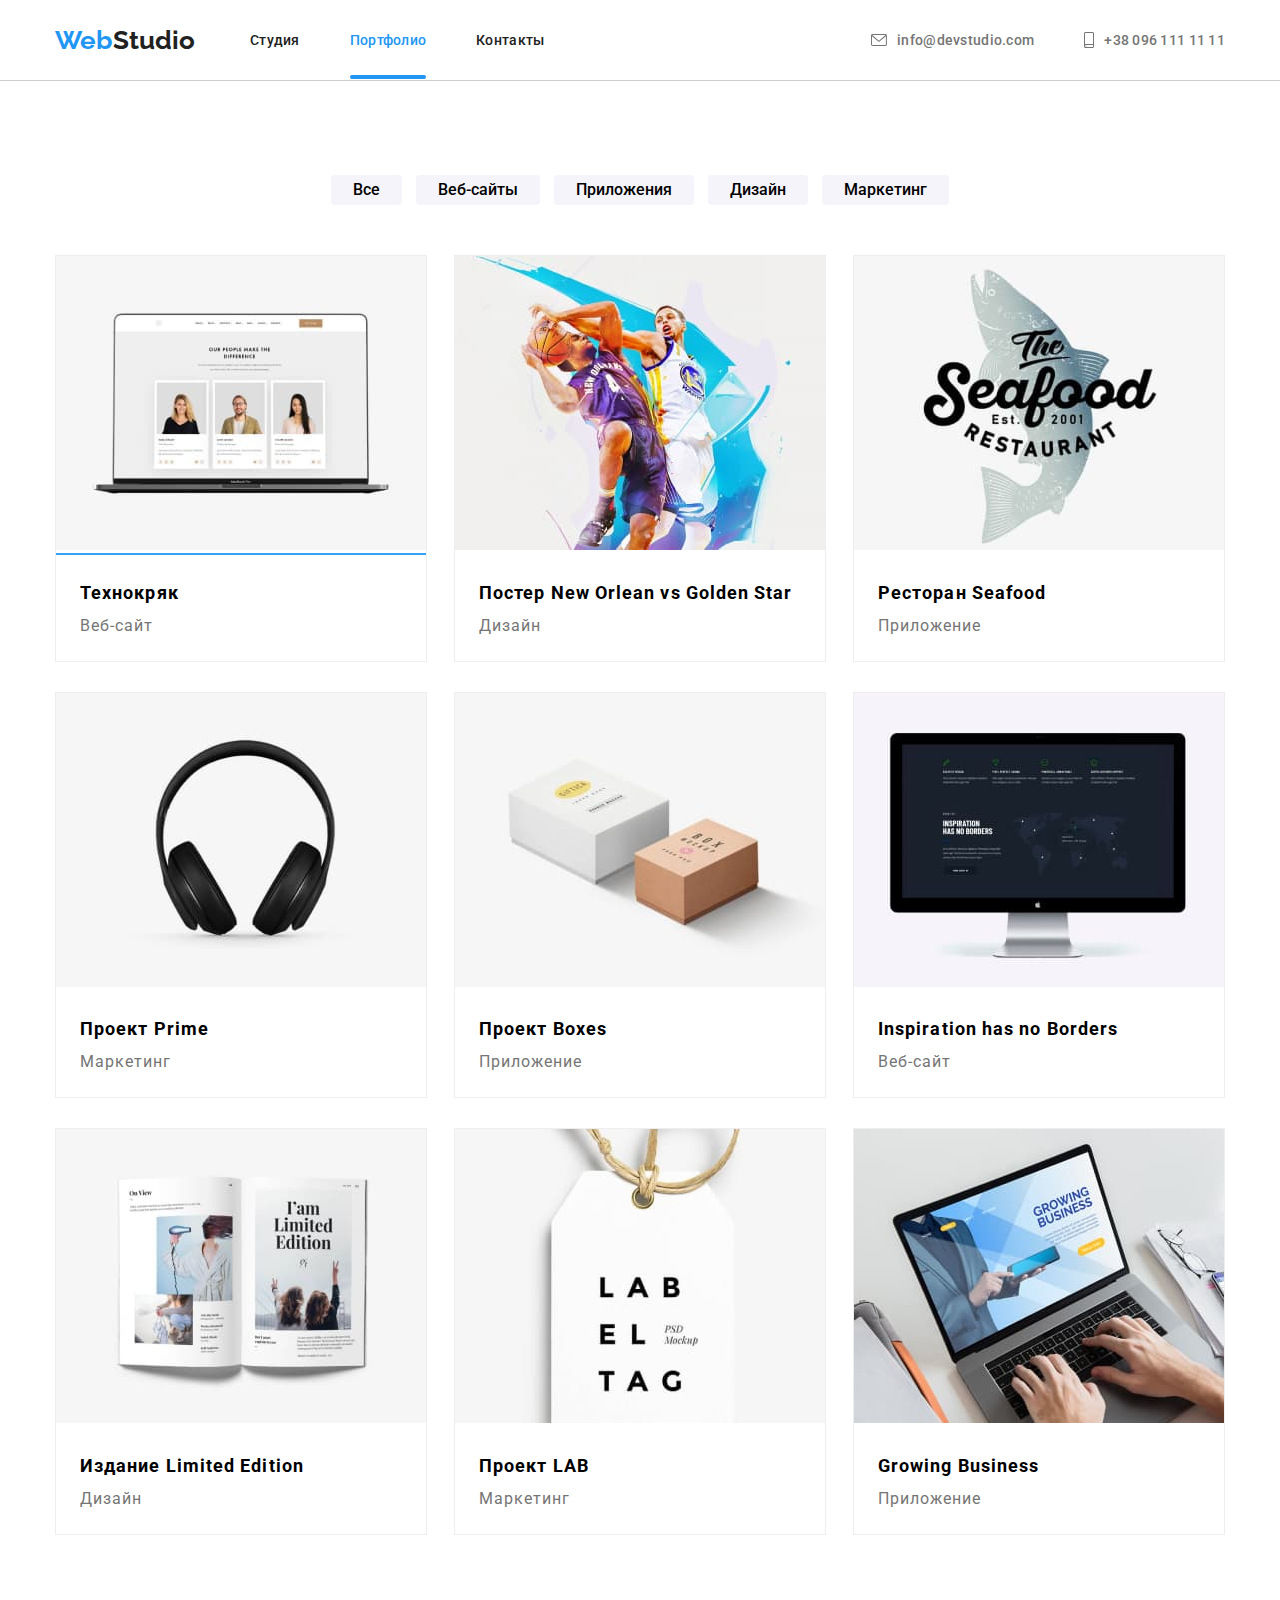
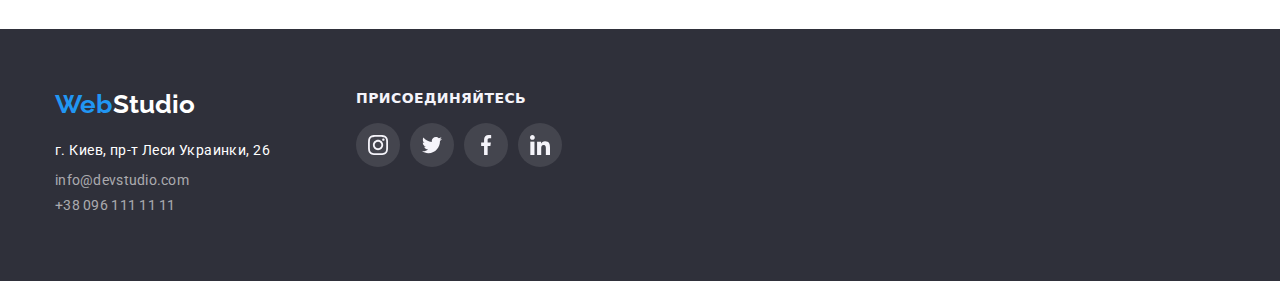
==== portfolio.html @ 0f1d70f5 "finished" ====
<!DOCTYPE html>
<html lang="en">
  <head>
    <meta charset="UTF-8" />
    <meta
      name="viewport"
      content="width=device-width, initial-scale=1.0"
      lang="ru"
    />
    <link
      rel="stylesheet"
      href="https://cdnjs.cloudflare.com/ajax/libs/modern-normalize/1.0.0/modern-normalize.min.css"
    />
    <link rel="preconnect" href="https://fonts.gstatic.com" />
    <link
      href="https://fonts.googleapis.com/css2?family=Raleway:wght@700&family=Roboto:wght@400;500;700;900&display=swap"
      rel="stylesheet"
    />
    <link rel="stylesheet" href="./css/style.css" />
    <title>Portfolio</title>
  </head>
  <body>
    <header>
      <div class="border-bottom">
        <div class="navigation-bar container">
          <nav>
            <a class="logo" href="./index.html">
              <span class="logo-left-part">Web</span>
              <span class="logo-right-part">Studio</span>
            </a>
            <ul class="navigation-list">
              <li>
                <a class="item link-without-underline" href="./index.html"
                  >Студия</a
                >
              </li>
              <li>
                <a class="item current-page" href="./portfolio.html"
                  >Портфолио</a
                >
              </li>
              <li>
                <a class="item link-without-underline" href="">Контакты</a>
              </li>
            </ul>
          </nav>
          <ul class="contacts">
            <li>
              <address class="nav-address">
                <svg width="16" height="12" class="contact-image">
                  <use href="./image/sprite.svg#icon-envelope"></use>
                </svg>
                <a class="contact" href="mailto:info@devstudio.com"
                  >info@devstudio.com</a
                >
              </address>
            </li>
            <li>
              <address class="nav-address">
                <svg width="10" height="16" class="contact-image">
                  <use href="./image/sprite.svg#icon-smartphone"></use>
                </svg>
                <a class="contact" href="tel:+380961111111"
                  >+38 096 111 11 11</a
                >
              </address>
            </li>
          </ul>
        </div>
      </div>
    </header>
    <main>
      <section title="our_works" class="our-works">
        <div class="container">
          <h1 style="display: none">Наши работы</h1>
          <ul class="buttons-list">
            <li><button type="button">Все</button></li>
            <li><button type="button">Веб-сайты</button></li>
            <li><button type="button">Приложения</button></li>
            <li><button type="button">Дизайн</button></li>
            <li><button type="button">Маркетинг</button></li>
          </ul>

          <ul class="works-cards">
            <li class="border-around">
              <div class="card-with-overlay">
                <img
                  src="./image/tekhno.jpg"
                  alt="Сайт с карточками участников проекта на экране ноутбука"
                  width="370"
                  height="294"
                />
                <span class="text-on-focus"
                  >Технокряк это современная площадка распространения
                  коронавируса. Компании используют эту платформу для цифрового
                  шпионажа и атак на защищённые сервера конкурентов.</span
                >
              </div>
              <div class="cards-description">
                <h2 class="cards-title">Технокряк</h2>
                <p>Веб-сайт</p>
              </div>
            </li>
            <li class="border-around">
              <img
                src="./image/star.jpg"
                alt="Баскетболист блокирует баскектболиста с команды противника"
                width="370"
                height="294"
              />
              <div class="cards-description">
                <h2 class="cards-title">Постер New Orlean vs Golden Star</h2>
                <p>Дизайн</p>
              </div>
            </li>
            <li class="border-around">
              <img
                src="./image/restaurant.jpg"
                alt="Эмблема ресторана"
                width="370"
                height="294"
              />
              <div class="cards-description">
                <h2 class="cards-title">Ресторан Seafood</h2>
                <p>Приложение</p>
              </div>
            </li>
            <li class="border-around">
              <img
                src="./image/prime.jpg"
                alt="Накладные наушники"
                width="370"
                height="294"
              />
              <div class="cards-description">
                <h2 class="cards-title">Проект Prime</h2>
                <p>Маркетинг</p>
              </div>
            </li>
            <li class="border-around">
              <img
                src="./image/boxes.jpg"
                alt="Две небольшие коробки"
                width="370"
                height="294"
              />
              <div class="cards-description">
                <h2 class="cards-title">Проект Boxes</h2>
                <p>Приложение</p>
              </div>
            </li>
            <li class="border-around">
              <img
                src="./image/inspiration.jpg"
                alt="Страница сайта на экране монитора"
                width="370"
                height="294"
              />
              <div class="cards-description">
                <h2 class="cards-title">Inspiration has no Borders</h2>
                <p>Веб-сайт</p>
              </div>
            </li>
            <li class="border-around">
              <img
                src="./image/limited-edition.jpg"
                alt="Открытый журнал"
                width="370"
                height="294"
              />
              <div class="cards-description">
                <h2 class="cards-title">Издание Limited Edition</h2>
                <p>Дизайн</p>
              </div>
            </li>
            <li class="border-around">
              <img src="./image/lab.jpg" alt="Бирка" width="370" height="294" />
              <div class="cards-description">
                <h2 class="cards-title">Проект LAB</h2>
                <p>Маркетинг</p>
              </div>
            </li>
            <li class="border-around">
              <img
                src="./image/growing.jpg"
                alt="Человек набирает текст на ноутбуке"
                width="370"
                height="294"
              />
              <div class="cards-description">
                <h2 class="cards-title">Growing Business</h2>
                <p>Приложение</p>
              </div>
            </li>
          </ul>
        </div>
      </section>
    </main>
    <footer class="footer-container">
      <div class="container footer-blocks">
        <div>
          <a class="logo" href="./index.html">
            <span class="logo-left-part">Web</span>
            <span class="logo-right-part">Studio</span>
          </a>
          <address>
            <div class="address-block">
              <a
                class="location"
                href="https://www.google.com/maps/d/embed?mid=10uSM3H-mIU3GznYo2szRIEphczw"
                >г. Киев, пр-т Леси Украинки, 26</a
              >
              <a class="address-item" href="mailto:info@devstudio.com">
                <pre>info@devstudio.com</pre>
              </a>
              <a class="address-item" href="tel:+380961111111">
                <pre>+38 096 111 11 11</pre>
              </a>
            </div>
          </address>
        </div>
        <div class="right-block">
          <span>присоединяйтесь</span>
          <ul class="social-list">
            <li class="social-list-item">
              <a class="social-link" href="https://www.instagram.com/">
                <svg width="20" height="20" class="social-image">
                  <use href="./image/sprite.svg#icon-instagram"></use>
                </svg>
              </a>
            </li>
            <li>
              <a class="social-link" href="https://twitter.com/?lang=uk">
                <svg width="20" height="20" class="social-image">
                  <use href="./image/sprite.svg#icon-twitter"></use>
                </svg>
              </a>
            </li>
            <li>
              <a class="social-link" href="https://facebook.com/">
                <svg width="20" height="20" class="social-image">
                  <use href="./image/sprite.svg#icon-facebook"></use>
                </svg>
              </a>
            </li>
            <li>
              <a class="social-link" href="https://www.linkedin.com/">
                <svg width="20" height="20" class="social-image">
                  <use href="./image/sprite.svg#icon-linkedin"></use>
                </svg>
              </a>
            </li>
          </ul>
        </div>
      </div>
    </footer>
  </body>
</html>
---- css/style.css ----
:root {
  --accent-color: #2196f3;
  --light-gray-color: #f5f4fa;
  --dark-gray-color: #757575;
  --black-color: #212121;
  --primary-font: "Raleway", sans-serif;
  --secondary-font: "Roboto", sans-serif;
}
*,
*::before,
*::after {
  box-sizing: border-box;
}
h1,
h2,
h3,
ul {
  margin: 0;
  padding: 0;
}
p,
pre {
  margin: 0;
  padding: 0;
}
button {
  font-family: var(--secondary-font);
  font-weight: 500;
}
pre {
  font-family: var(--secondary-font);
}
main {
  font-family: var(--secondary-font);
}

.container {
  width: 1200px;
  padding-left: 15px;
  padding-right: 15px;
  margin-left: auto;
  margin-right: auto;

  background-color: transparent;
}
.team-container {
  padding-top: 50px;
  display: flex;
  justify-content: space-between;
}
.our-team {
  min-height: 648px;
  background: #f5f4fa;
}
.contact-image {
  fill: currentColor;
  margin-right: 10px;
}
.social-list {
  display: flex;
  justify-content: space-between;
  margin-top: 16px;
}
.social-link {
  transition: all cubic-bezier(0.4, 0, 0.2, 1) 250ms;
  color: #afb1b8;
  display: flex;
  justify-content: center;
  align-items: center;
  height: 44px;
  width: 44px;
  border-radius: 50px;
}
.social-link:hover,
.social-link:active {
  background-color: var(--accent-color);
  color: #ffffff;
}
.social-image {
  display: block;
  fill: currentColor;
  width: 20px;
  height: 20px;
}
.navigation-bar {
  display: flex;
  justify-content: space-between;
  align-items: center;
  min-height: 80px;
}
.nav-address {
  transition: color cubic-bezier(0.4, 0, 0.2, 1) 250ms;

  color: var(--dark-gray-color);
  display: flex;
  align-items: center;
  justify-content: space-around;
}

.nav-address:hover .contact,
.nav-address:focus .contact,
.nav-address:hover,
.nav-address:focus {
  color: var(--accent-color);
}
.navigation-list .item:hover,
.navigation-list .item:focus {
  color: var(--accent-color);
  text-decoration: none;
}
.logo {
  display: inline-block;
  font-family: var(--primary-font);
  font-weight: 700;
  font-size: 26px;
  line-height: 1.174;
  text-decoration: none;
  align-self: center;
  min-width: 145px;
}

.logo-left-part {
  color: var(--accent-color);
}
.logo-right-part {
  margin-left: -5px;
}
footer .logo-right-part {
  color: #ffffff;
}
header .logo-right-part {
  color: var(--black-color);
}
.navigation-list,
.contacts {
  display: flex;
  justify-content: space-between;
  align-items: center;
  font-family: var(--secondary-font);
}

.contact {
  align-content: space-between;
}
.navigation-list .item {
  transition: color cubic-bezier(0.4, 0, 0.2, 1) 250ms;

  text-decoration: none;
  font-weight: 500;
  font-size: 14px;
  line-height: 1.143;
  letter-spacing: 0.02em;
  font-family: var(--secondary-font);
}
.navigation-list .item:nth-child(1) {
  margin-left: 50px;
}
.border-bottom {
  border-bottom: 1px solid;
  border-color: #cecece;
}
.navigation-list .item:nth-child(2) {
  margin-left: 50px;
}
.link-without-underline {
  color: var(--black-color);
}
nav {
  display: flex;
}
.contact {
  transition: all cubic-bezier(0.4, 0, 0.2, 1) 250ms;

  text-decoration: none;
  font-weight: 500;
  font-size: 14px;
  line-height: 1.143;
  letter-spacing: 0.02em;
  color: var(--dark-gray-color);
  font-style: normal;
}
.contacts li:nth-of-type(2) {
  margin-left: 50px;
}
.contact:hover,
.contact:focus {
  color: var(--accent-color);
}
a:hover,
a:focus {
  text-decoration: none;
}
li {
  list-style: none;
  margin: 0;
  padding: 0;
}
h1 {
  width: 696px;
  min-height: 120px;
  font-weight: 900;
  font-size: 44px;
  line-height: 1.36;
  text-align: center;
  letter-spacing: 0.06em;
  text-transform: uppercase;
  color: #ffffff;
  align-self: center;
}
.our-work {
  padding-top: 94px;
  padding-bottom: 94px;
}
.our-work h2,
.our-clients h2 {
  text-align: center;
  color: var(--black-color);
  font-weight: 700;
  font-size: 36px;
  line-height: 1.167;
  letter-spacing: 0.03em;
}
.border-around {
  border: 1px solid;
  border-color: #eeeeee;
  margin-top: 30px;
}
.card-with-overlay {
  position: relative;
  overflow: hidden;
}
.text-on-focus {
  display: flex;
  justify-content: center;
  align-items: center;
  transition: all 250ms cubic-bezier(0.4, 0, 0.2, 1);
  background-color: rgba(33, 150, 243, 0.9);
  position: absolute;
  bottom: -297px;
  left: 0;
  width: 100%;
  height: 100%;
  padding: 63px 24px;
  font-family: var(--secondary-font);
  font-size: 18px;
  line-height: 1.56;
  letter-spacing: 0.03em;
  transform: translateY(0px);

  color: #ffffff;
}
.border-around:focus .text-on-focus,
.border-around:hover .text-on-focus {
  transform: translateY(-297px);
  transition: transform 250ms cubic-bezier(0.4, 0, 0.2, 1);
}
.our-works-container,
.our-clients ul {
  padding-top: 50px;
}
.our-work-list {
  display: flex;
  justify-content: space-between;
}
.our-work-list .item:nth-child(n + 2) {
  margin-left: 30px;
}
.item {
  position: relative;
}
.works-label {
  position: absolute;
  bottom: 0;
  left: 0;
  transform: translateY(-4px);

  font-family: var(--secondary-font);
  font-size: 14px;
  font-weight: 700;
  line-height: 1.14;
  letter-spacing: 0.03em;
  text-transform: uppercase;
  display: flex;
  justify-content: center;
  align-items: center;
  color: #ffffff;
  min-height: 70px;
  width: 100%;
  background-color: rgba(47, 48, 58, 0.8);
}
.employee-card h3 {
  color: var(--black-color);
  font-weight: 500;
  font-size: 16px;
  line-height: 1.188;
  margin-top: 30px;
}
.employee-card span {
  color: var(--dark-gray-color);
  font-weight: 400;
  font-size: 16px;
  line-height: 1.188;
  min-width: 100px;
  margin-top: 10px;
}
.team p {
  color: var(--dark-gray-color);
  font-size: 16px;
  line-height: 1.87;
  font-weight: 400;
}
.employee-card {
  display: flex;
  flex-direction: column;
  padding-bottom: 20px;
  align-items: center;
  min-height: 368px;
  box-shadow: 0px 1px 3px rgba(0, 0, 0, 0.12), 0px 1px 1px rgba(0, 0, 0, 0.14),
    0px 2px 1px rgba(0, 0, 0, 0.2);
  border-radius: 0px 0px 4px 4px;
}
.employee-card:nth-child(n + 2) {
  margin-left: 40px;
}
.virtues {
  padding-top: 94px;
}
.virtues-item h3 {
  font-size: 16px;
  text-transform: uppercase;
  line-height: 1.172;
  margin-top: 30px;
}
.virtues-list {
  display: flex;
  justify-content: space-between;
  padding: 0px;
}
.virtues-item {
  display: inline-block;
  font-weight: bold;
  min-height: 101px;
  min-width: 270px;
  font-size: 14px;
}
.virtues-list li:nth-child(n + 2) {
  margin-left: 30px;
}
.virtues-image {
  width: 270px;
  min-height: 120px;
  background: #f5f4fa;
  border-radius: 4px;
  display: flex;
  align-items: center;
}
.virtues-image > svg {
  display: flex;
  align-self: center;
  justify-items: center;
  margin: auto;
}
.our-clients ul {
  display: flex;
  justify-content: space-between;
}
.our-clients a {
  display: flex;
  justify-content: center;
  align-items: center;
  fill: currentColor;
  border: 1px solid #afb1b8;
  border-radius: 4px;
  width: 170px;
  height: 90px;
}
.our-clients a {
  transition: all 250ms cubic-bezier(0.4, 0, 0.2, 1);

  color: #afb1b8;
}
.our-clients a:focus,
.our-clients a:hover {
  color: #2196f3;
}

.hero {
  background-image: linear-gradient(
      rgba(47, 48, 58, 0.4),
      rgba(47, 48, 58, 0.4)
    ),
    url("../image/hero.jpg");
  background-size: cover;
  background-repeat: no-repeat;
  background-position: center;
  display: flex;
  flex-direction: column;
  justify-content: center;
  padding-top: 200px;
  padding-bottom: 200px;
}
.blue-button {
  background-color: var(--accent-color);
  color: #ffffff;
  font-weight: 700;
  font-size: 16px;
  line-height: 1.87;
  letter-spacing: 0.06em;
  align-self: center;
  margin-top: 30px;
  padding: 10px 32px;
  min-width: 200px;
  border: none;
}
.address-item {
  transition: color cubic-bezier(0.4, 0, 0.2, 1) 250ms;

  text-decoration: none;
  font-weight: 400;
  font-size: 14px;
  line-height: 1.143;
  letter-spacing: 0.02em;
  font-style: normal;
  color: var(--dark-gray-color);
}

.address-item:hover,
.address-item:focus,
.current-page {
  color: var(--accent-color);
}
.current-page {
  position: relative;
}
.current-page::after {
  content: "";
  position: absolute;
  bottom: 0;
  left: 0;
  display: flex;
  width: 100%;
  height: 4px;
  border-radius: 2px;
  margin-bottom: -31px;
  background-color: var(--accent-color);
}
.buttons-list {
  display: flex;
  justify-content: center;
  min-width: 611px;
}
.buttons-list li:nth-child(n + 2) {
  margin-left: 14px;
}
.buttons-list button {
  transition: background-color cubic-bezier(0.4, 0, 0.2, 1) 250ms,
    color cubic-bezier(0.4, 0, 0.2, 1) 250ms;

  background-color: var(--light-gray-color);
  border-radius: 4px;
  border: none;
  padding: 6px 22px;
  font-size: 16px;
}
.buttons-list a {
  text-decoration: none;
  color: var(--black-color);
  font-weight: 500;
  font-size: 16px;
  line-height: 1.26;
  text-align: center;
  letter-spacing: 0.03em;
}
.buttons-list button:hover,
.buttons-list button:focus {
  background-color: var(--accent-color);
  color: #ffffff;
  outline: none;
}
.works-cards {
  display: flex;
  padding-top: 20px;
  justify-content: space-between;
  flex-wrap: wrap;
}
.works-cards .cards-title {
  font-weight: 700;
  font-size: 18px;
  line-height: 2;
  letter-spacing: 0.06em;
}
.works-cards p {
  font-weight: 400;
  font-size: 16px;
  line-height: 1.875;
  letter-spacing: 0.06em;
  color: var(--dark-gray-color);
  display: inline-block;
  min-width: 270px;
}
.virtues p {
  padding-top: 10px;
  font-weight: 400;
  font-size: 14px;
  line-height: 1.714;
  letter-spacing: 0.05em;
  color: var(--dark-gray-color);
}

.works-cards li {
  min-width: 370px;
  box-sizing: border-box;
}
.our-works,
.our-clients {
  padding-bottom: 94px;
  padding-top: 94px;
}
.cards-description {
  padding: 20px 24px;
}
.location {
  text-decoration: none;
  font-weight: 400;
  font-size: 14px;
  line-height: 1.71;
  letter-spacing: 0.03em;
  font-family: var(--secondary-font);
}
footer {
  background-color: #2f303a;
  height: 252px;
}
.location {
  color: #ffffff;
}
address {
  font-style: unset;
}

.address-block {
  min-width: 231px;
  margin-top: 20px;
}
footer .address-item {
  color: rgba(255, 255, 255, 0.6);
  font-family: var(--secondary-font);
}

footer .address-item:nth-child(n + 2) {
  display: flex;
  padding-top: 9px;
}
.footer-container {
  min-height: 252px;
  padding-top: 60px;
  padding-bottom: 60px;
  background: #2f303a;
}
.footer-blocks {
  display: flex;
}
.right-block .social-link {
  transition: background-color cubic-bezier(0.4, 0, 0.2, 1) 250ms;

  background-color: rgba(255, 255, 255, 0.1);
  color: var(--light-gray-color);
}
.right-block .social-link:hover,
.right-block .social-link:focus {
  background-color: var(--accent-color);
}
.right-block {
  display: block;
  margin-left: 70px;
  width: 206px;
}
.right-block li {
  display: flex;
  justify-content: space-between;
}
.right-block span {
  text-transform: uppercase;
  color: var(--light-gray-color);
  font-size: 14px;
  font-weight: 700;
  line-height: 16px;
  letter-spacing: 0.03em;
}
.backdrop {
  position: fixed;
  top: 0;
  left: 0;
  width: 100%;
  height: 100%;
  background-color: rgba(0, 0, 0, 0.2);
}
.backdrop.is-hidden {
  pointer-events: none;
  opacity: 0;
  scale: 0;
}
.backdrop {
  transition: all cubic-bezier(0.4, 0, 0.2, 1) 250ms;
  scale: 1;
}
.modal {
  height: 581px;
  width: 528px;
  left: 50vw;
  top: 221px;
  transform: translateX(-50%);
  border-radius: 4px;
  position: absolute;

  background: #ffffff;
  box-shadow: 0px 1px 3px rgba(0, 0, 0, 0.12), 0px 1px 1px rgba(0, 0, 0, 0.14),
    0px 2px 1px rgba(0, 0, 0, 0.2);
  border-radius: 4px;
  opacity: 1;
}
.close-btn {
  position: absolute;
  width: 30px;
  height: 30px;
  right: 8px;
  top: 8px;

  fill: black;
  background-position: center;
  background-image: url("../image/close-btn.svg"),
    linear-gradient(#ffffff, #ffffff);
  background-repeat: no-repeat;
  border: 1px solid rgba(0, 0, 0, 0.1);
  border-radius: 50%;
}
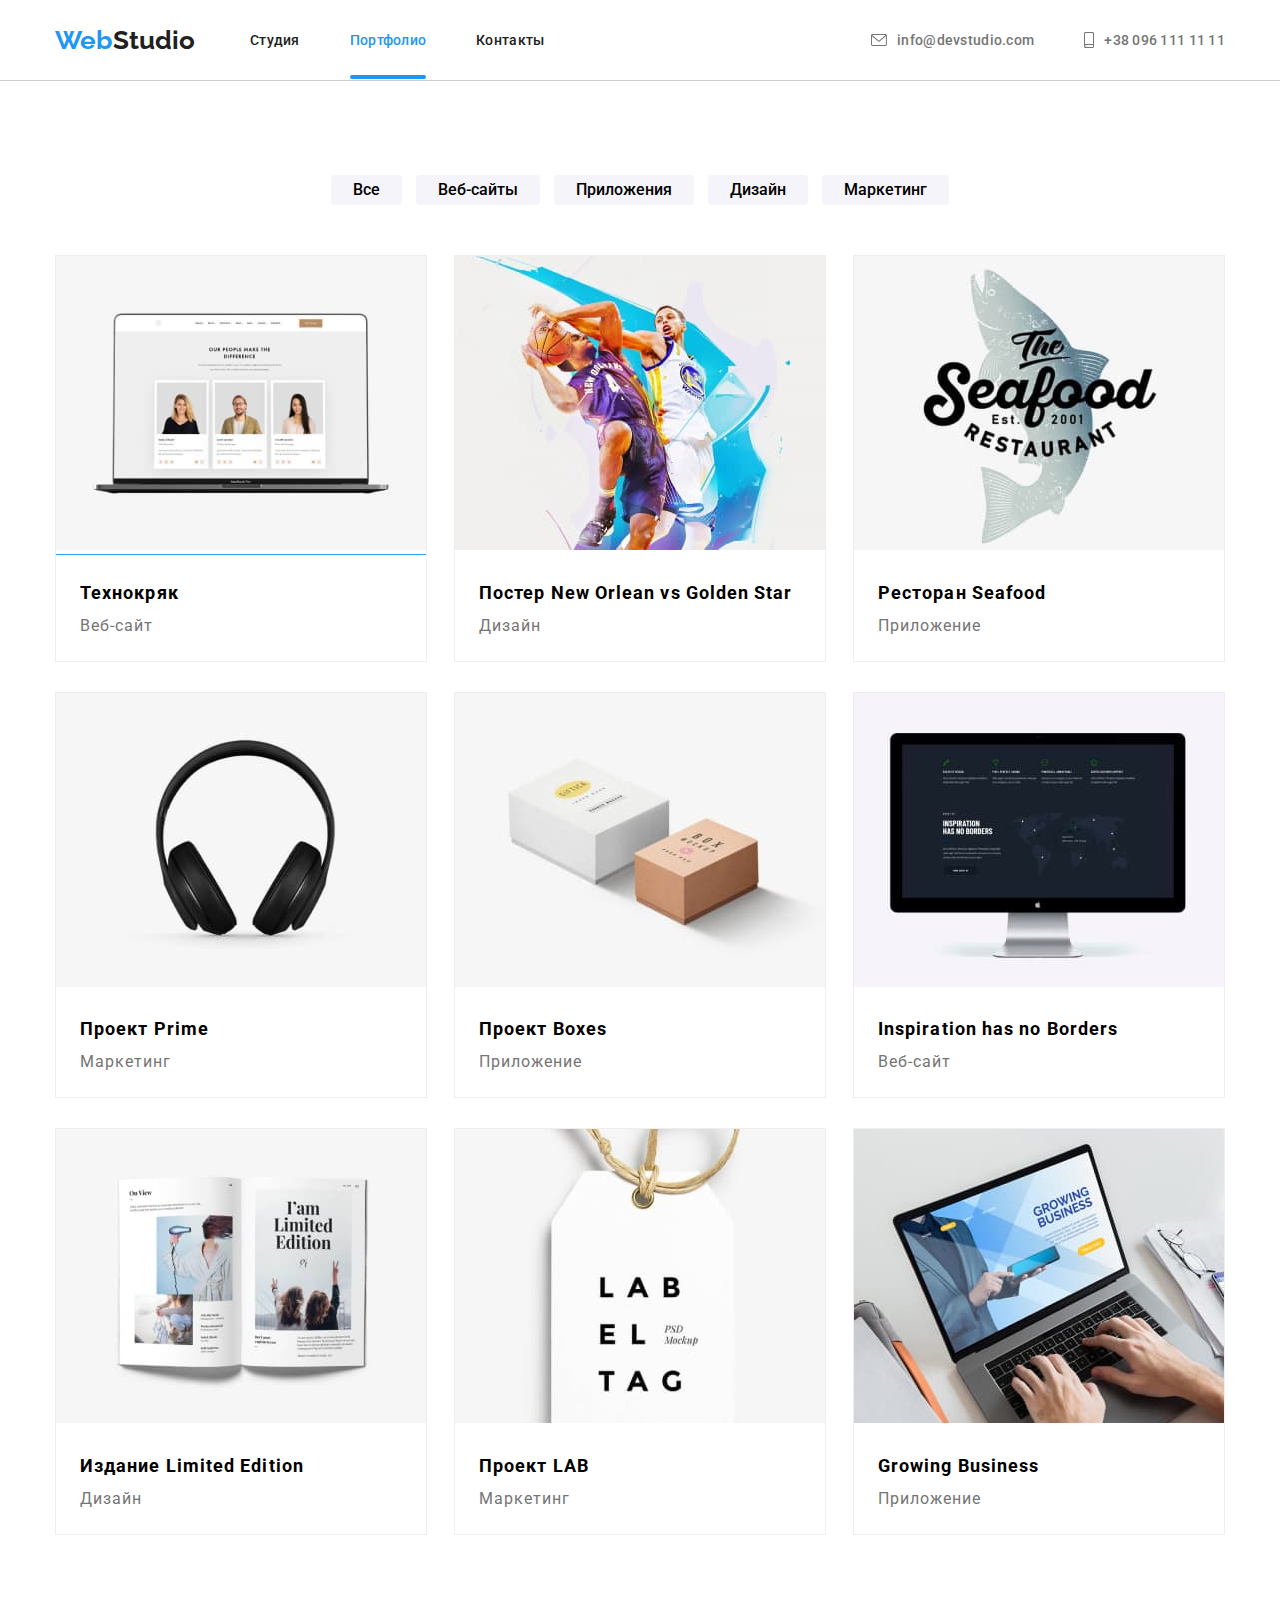
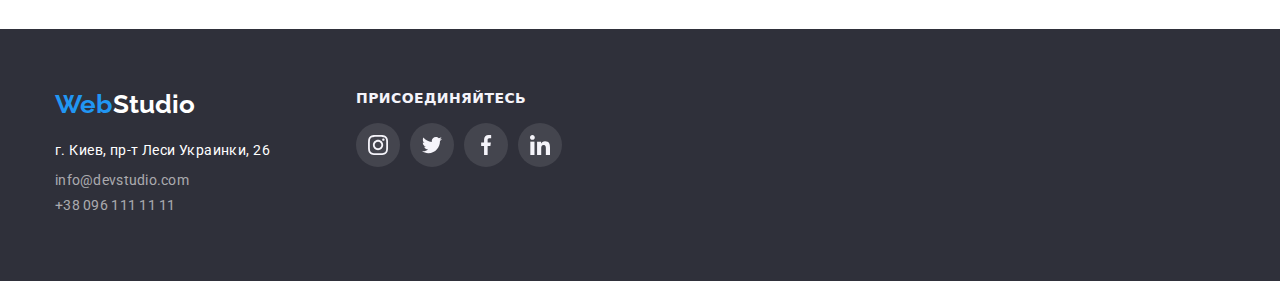
==== commit 04b6e840: "add tabindex" ====
--- a/portfolio.html
+++ b/portfolio.html
@@ -46,21 +46,24 @@
           </nav>
           <ul class="contacts">
             <li>
-              <address class="nav-address">
+              <address class="nav-address" tabindex="0">
                 <svg width="16" height="12" class="contact-image">
                   <use href="./image/sprite.svg#icon-envelope"></use>
                 </svg>
-                <a class="contact" href="mailto:info@devstudio.com"
+                <a
+                  class="contact"
+                  href="mailto:info@devstudio.com"
+                  tabindex="-1"
                   >info@devstudio.com</a
                 >
               </address>
             </li>
             <li>
-              <address class="nav-address">
+              <address class="nav-address" tabindex="0">
                 <svg width="10" height="16" class="contact-image">
                   <use href="./image/sprite.svg#icon-smartphone"></use>
                 </svg>
-                <a class="contact" href="tel:+380961111111"
+                <a class="contact" href="tel:+380961111111" tabindex="-1"
                   >+38 096 111 11 11</a
                 >
               </address>
@@ -101,7 +104,7 @@
                 <p>Веб-сайт</p>
               </div>
             </li>
-            <li class="border-around">
+            <li class="border-around" tabindex="0">
               <img
                 src="./image/star.jpg"
                 alt="Баскетболист блокирует баскектболиста с команды противника"
@@ -113,7 +116,7 @@
                 <p>Дизайн</p>
               </div>
             </li>
-            <li class="border-around">
+            <li class="border-around" tabindex="0">
               <img
                 src="./image/restaurant.jpg"
                 alt="Эмблема ресторана"
@@ -125,7 +128,7 @@
                 <p>Приложение</p>
               </div>
             </li>
-            <li class="border-around">
+            <li class="border-around" tabindex="0">
               <img
                 src="./image/prime.jpg"
                 alt="Накладные наушники"
@@ -137,7 +140,7 @@
                 <p>Маркетинг</p>
               </div>
             </li>
-            <li class="border-around">
+            <li class="border-around" tabindex="0">
               <img
                 src="./image/boxes.jpg"
                 alt="Две небольшие коробки"
@@ -149,7 +152,7 @@
                 <p>Приложение</p>
               </div>
             </li>
-            <li class="border-around">
+            <li class="border-around" tabindex="0">
               <img
                 src="./image/inspiration.jpg"
                 alt="Страница сайта на экране монитора"
@@ -161,7 +164,7 @@
                 <p>Веб-сайт</p>
               </div>
             </li>
-            <li class="border-around">
+            <li class="border-around" tabindex="0">
               <img
                 src="./image/limited-edition.jpg"
                 alt="Открытый журнал"
@@ -173,14 +176,14 @@
                 <p>Дизайн</p>
               </div>
             </li>
-            <li class="border-around">
+            <li class="border-around" tabindex="0">
               <img src="./image/lab.jpg" alt="Бирка" width="370" height="294" />
               <div class="cards-description">
                 <h2 class="cards-title">Проект LAB</h2>
                 <p>Маркетинг</p>
               </div>
             </li>
-            <li class="border-around">
+            <li class="border-around" tabindex="0">
               <img
                 src="./image/growing.jpg"
                 alt="Человек набирает текст на ноутбуке"
--- a/css/style.css
+++ b/css/style.css
@@ -72,7 +72,7 @@
   border-radius: 50px;
 }
 .social-link:hover,
-.social-link:active {
+.social-link:focus {
   background-color: var(--accent-color);
   color: #ffffff;
 }
@@ -138,10 +138,6 @@
   align-items: center;
   font-family: var(--secondary-font);
 }
-
-.contact {
-  align-content: space-between;
-}
 .navigation-list .item {
   transition: color cubic-bezier(0.4, 0, 0.2, 1) 250ms;
 
@@ -171,6 +167,7 @@
 .contact {
   transition: all cubic-bezier(0.4, 0, 0.2, 1) 250ms;
 
+  align-content: space-between;
   text-decoration: none;
   font-weight: 500;
   font-size: 14px;
@@ -224,6 +221,19 @@
   border: 1px solid;
   border-color: #eeeeee;
   margin-top: 30px;
+  box-shadow: 0px 0px 0px transparent;
+
+  transition: box-shadow 250ms cubic-bezier(0.4, 0, 0.2, 1);
+}
+.border-around:focus,
+.border-around:hover {
+  box-shadow: 0px 1px 1px rgba(0, 0, 0, 0.12), 0px 4px 4px rgba(0, 0, 0, 0.06),
+    1px 4px 6px rgba(0, 0, 0, 0.16);
+}
+.border-around:focus .text-on-focus,
+.border-around:hover .text-on-focus {
+  transform: translateY(-298px);
+  transition: transform 250ms cubic-bezier(0.4, 0, 0.2, 1);
 }
 .card-with-overlay {
   position: relative;
@@ -236,7 +246,7 @@
   transition: all 250ms cubic-bezier(0.4, 0, 0.2, 1);
   background-color: rgba(33, 150, 243, 0.9);
   position: absolute;
-  bottom: -297px;
+  bottom: -298px;
   left: 0;
   width: 100%;
   height: 100%;
@@ -249,11 +259,7 @@
 
   color: #ffffff;
 }
-.border-around:focus .text-on-focus,
-.border-around:hover .text-on-focus {
-  transform: translateY(-297px);
-  transition: transform 250ms cubic-bezier(0.4, 0, 0.2, 1);
-}
+
 .our-works-container,
 .our-clients ul {
   padding-top: 50px;
@@ -315,12 +321,10 @@
   padding-bottom: 20px;
   align-items: center;
   min-height: 368px;
+  background-color: #ffffff;
   box-shadow: 0px 1px 3px rgba(0, 0, 0, 0.12), 0px 1px 1px rgba(0, 0, 0, 0.14),
     0px 2px 1px rgba(0, 0, 0, 0.2);
   border-radius: 0px 0px 4px 4px;
-}
-.employee-card:nth-child(n + 2) {
-  margin-left: 40px;
 }
 .virtues {
   padding-top: 94px;
@@ -384,7 +388,9 @@
   color: #2196f3;
 }
 
-.hero {
+.section-hero {
+  padding-top: 200px;
+  padding-bottom: 200px;
   background-image: linear-gradient(
       rgba(47, 48, 58, 0.4),
       rgba(47, 48, 58, 0.4)
@@ -393,11 +399,11 @@
   background-size: cover;
   background-repeat: no-repeat;
   background-position: center;
+}
+.hero {
   display: flex;
   flex-direction: column;
   justify-content: center;
-  padding-top: 200px;
-  padding-bottom: 200px;
 }
 .blue-button {
   background-color: var(--accent-color);
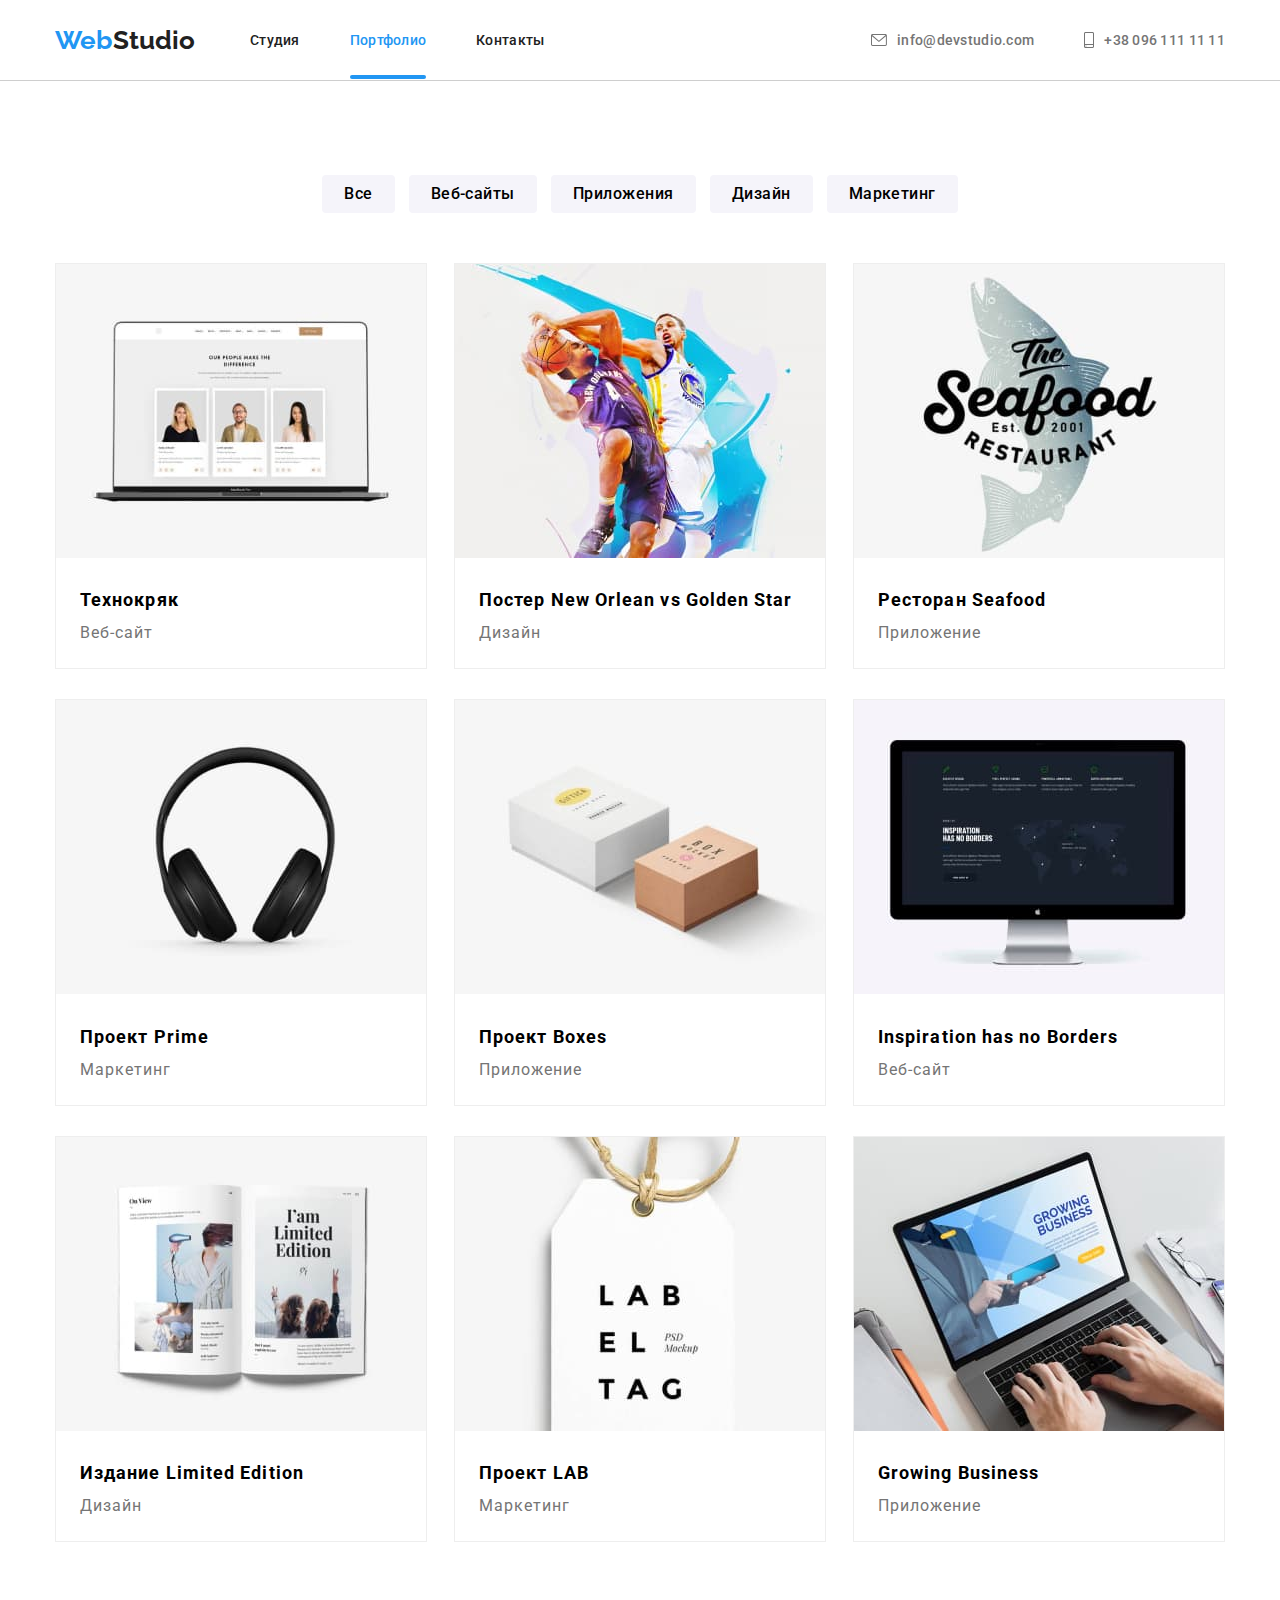
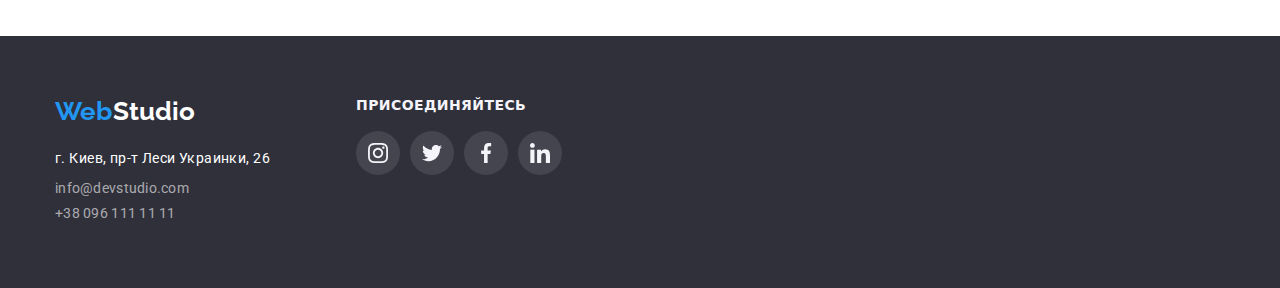
==== commit 221e90d1: "translate modal form, change filters buttons style  in portfolio" ====
--- a/portfolio.html
+++ b/portfolio.html
@@ -85,7 +85,7 @@
           </ul>
 
           <ul class="works-cards">
-            <li class="border-around">
+            <li class="border-around" tabindex="0">
               <div class="card-with-overlay">
                 <img
                   src="./image/tekhno.jpg"
--- a/css/style.css
+++ b/css/style.css
@@ -26,6 +26,8 @@
 button {
   font-family: var(--secondary-font);
   font-weight: 500;
+  letter-spacing: 0.03em;
+  line-height: 1.625;
 }
 pre {
   font-family: var(--secondary-font);
@@ -607,18 +609,18 @@
   scale: 0;
 }
 .backdrop {
+  z-index: 100;
   transition: all cubic-bezier(0.4, 0, 0.2, 1) 250ms;
   scale: 1;
 }
 .modal {
+  position: absolute;
+  left: 50%;
+  top: 50%;
+  transform: translate(-50%, -50%);
+  border-radius: 4px;
   height: 581px;
   width: 528px;
-  left: 50vw;
-  top: 221px;
-  transform: translateX(-50%);
-  border-radius: 4px;
-  position: absolute;
-
   background: #ffffff;
   box-shadow: 0px 1px 3px rgba(0, 0, 0, 0.12), 0px 1px 1px rgba(0, 0, 0, 0.14),
     0px 2px 1px rgba(0, 0, 0, 0.2);
